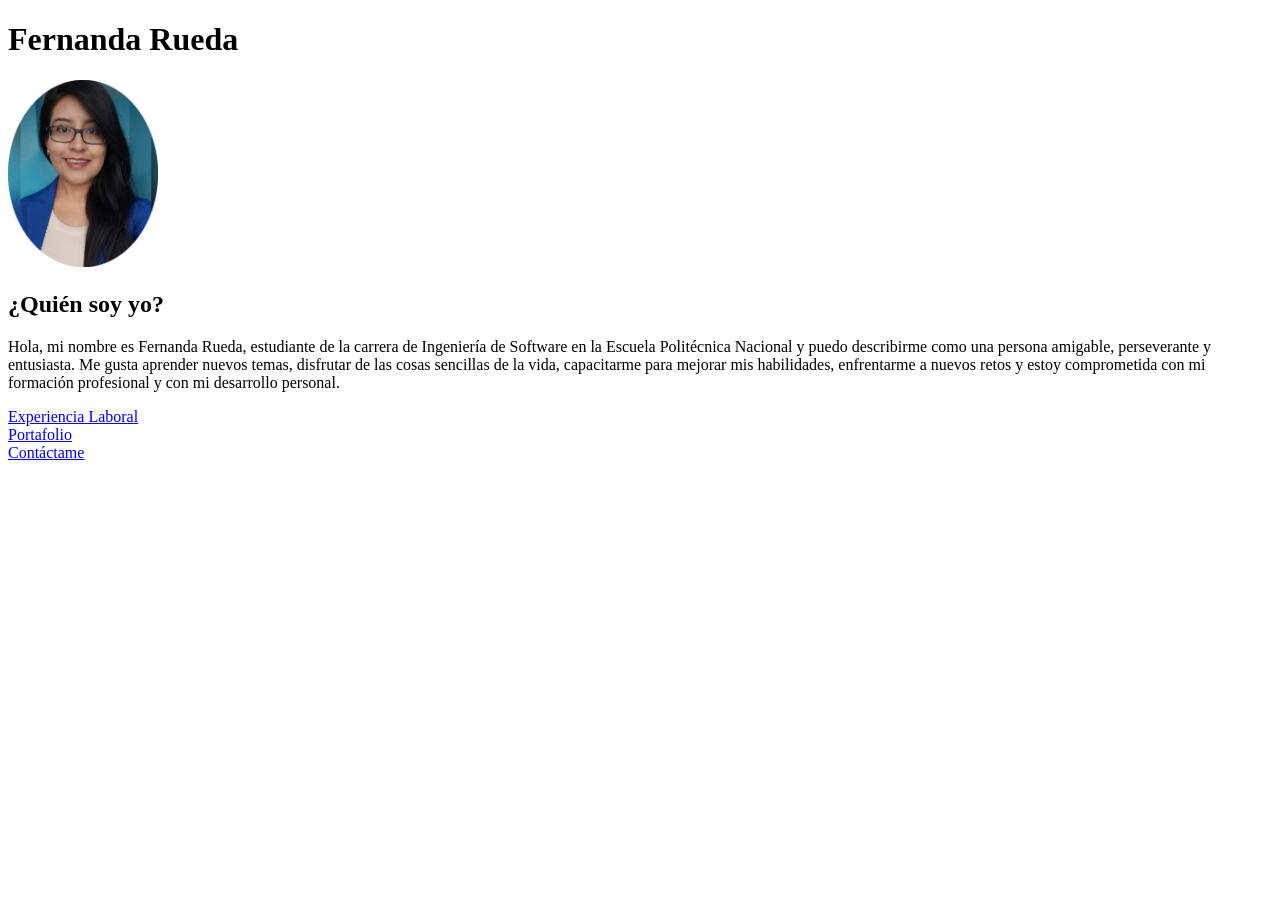
==== index.html @ 263474c6 "Renombrar archivo principal a index.html" ====
<!DOCTYPE html>
<html lang="en">
<head>
    <meta charset="UTF-8">
    <meta name="viewport" content="width=device-width, initial-scale=1.0">
    <title>Document</title>
</head>
<body>
    <header>
        <h1>Fernanda Rueda</h1>
        <img src="/img/fotoPerfil.png" width="150" alt="Foto de Fernanda Rueda">
    </header>

    <main>
        <section>
            <h2>¿Quién soy yo?</h2>
            <p>
                Hola, mi nombre es Fernanda Rueda, estudiante de la carrera de Ingeniería de Software en 
                la Escuela Politécnica Nacional y puedo describirme como una persona amigable, 
                perseverante y entusiasta. Me gusta aprender nuevos temas, disfrutar de las cosas 
                sencillas de la vida, capacitarme para mejorar mis habilidades, enfrentarme a nuevos 
                retos y estoy comprometida con mi formación profesional y con mi desarrollo personal. 
            </p>
        </section>

        <nav>
            <a href="2_experienciaLaboral.html">Experiencia Laboral</a><br>
            <a href="3_portafolio.html">Portafolio</a><br>
            <a href="4_contactame.html">Contáctame</a>
        </nav>
    </main>

</body>
</html>
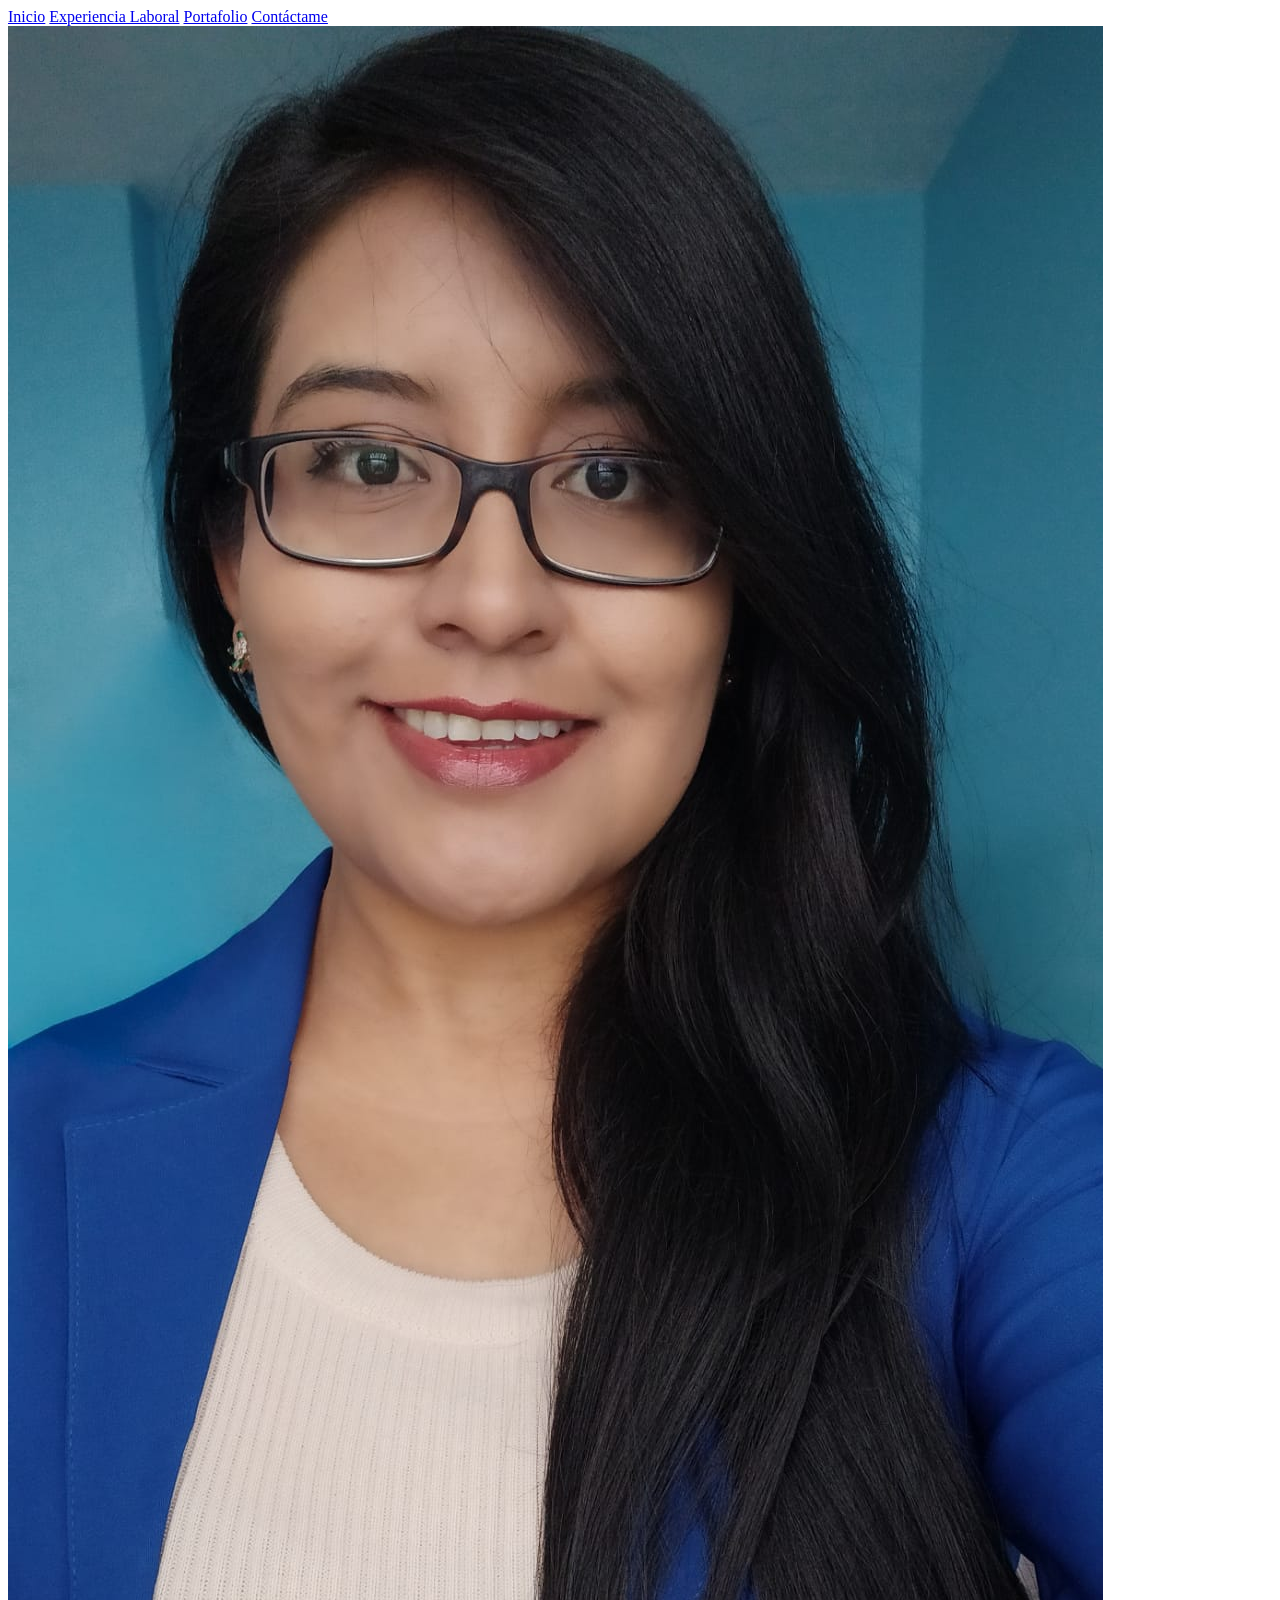
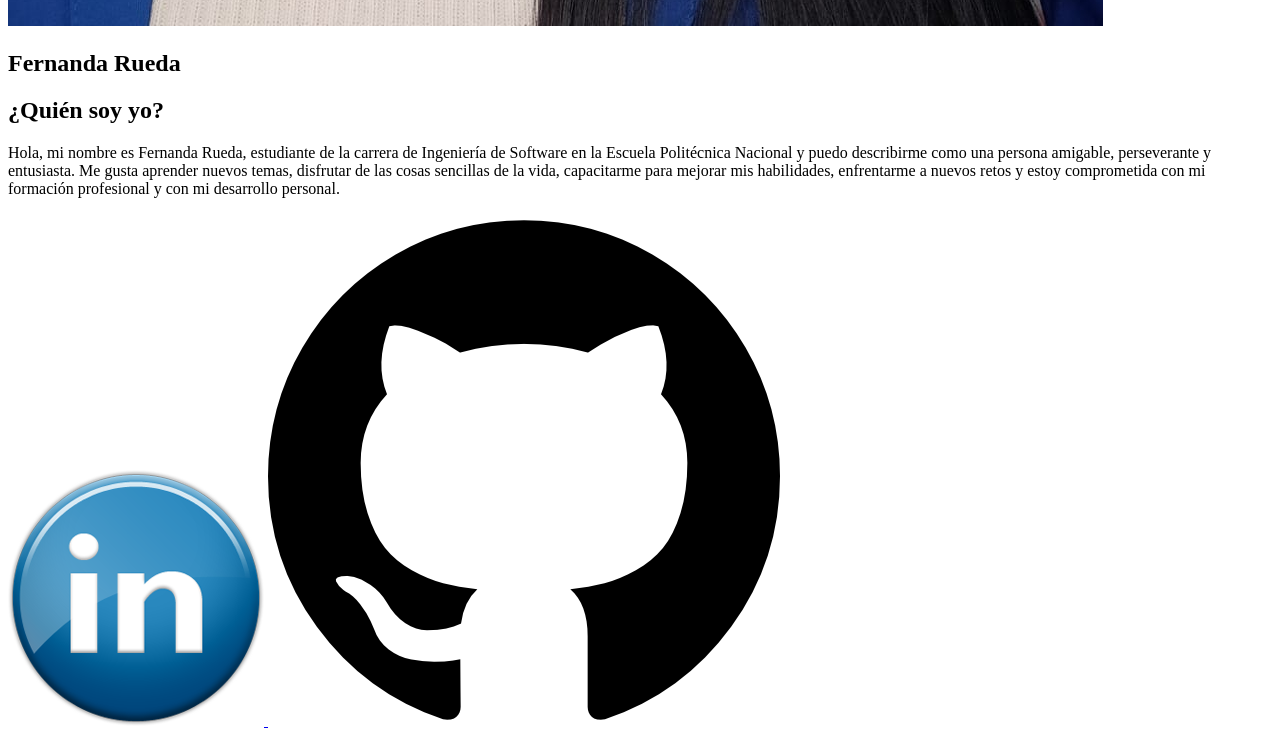
==== commit fe3b949a: "Actualiza contenido e imagenes del sitio" ====
--- a/index.html
+++ b/index.html
@@ -3,32 +3,45 @@
 <head>
     <meta charset="UTF-8">
     <meta name="viewport" content="width=device-width, initial-scale=1.0">
-    <title>Document</title>
+    <title>Fernanda Rueda</title>
+    <link rel="stylesheet" href="estilos.css">
 </head>
 <body>
     <header>
-        <h1>Fernanda Rueda</h1>
-        <img src="/img/fotoPerfil.png" width="150" alt="Foto de Fernanda Rueda">
+        <nav>
+            <a href="index.html">Inicio</a>
+            <a href="2_experienciaLaboral.html">Experiencia Laboral</a>
+            <a href="3_portafolio.html">Portafolio</a>
+            <a href="4_contactame.html">Contáctame</a>
+        </nav>
     </header>
 
     <main>
-        <section>
-            <h2>¿Quién soy yo?</h2>
-            <p>
-                Hola, mi nombre es Fernanda Rueda, estudiante de la carrera de Ingeniería de Software en 
-                la Escuela Politécnica Nacional y puedo describirme como una persona amigable, 
-                perseverante y entusiasta. Me gusta aprender nuevos temas, disfrutar de las cosas 
-                sencillas de la vida, capacitarme para mejorar mis habilidades, enfrentarme a nuevos 
-                retos y estoy comprometida con mi formación profesional y con mi desarrollo personal. 
-            </p>
+        <section class="contenido-index">
+            <div class="foto-perfil">
+                <img src="img/fotoPerfil.jpg" alt="Foto de Fernanda Rueda">
+            </div>
+            <div class="texto">
+                <h1>Fernanda Rueda</h1>
+                <h2>¿Quién soy yo?</h2>
+                <p>
+                    Hola, mi nombre es Fernanda Rueda, estudiante de la carrera de Ingeniería de Software en 
+                    la Escuela Politécnica Nacional y puedo describirme como una persona amigable, 
+                    perseverante y entusiasta. Me gusta aprender nuevos temas, disfrutar de las cosas 
+                    sencillas de la vida, capacitarme para mejorar mis habilidades, enfrentarme a nuevos 
+                    retos y estoy comprometida con mi formación profesional y con mi desarrollo personal. 
+                </p>
+            </div>
         </section>
-
-        <nav>
-            <a href="2_experienciaLaboral.html">Experiencia Laboral</a><br>
-            <a href="3_portafolio.html">Portafolio</a><br>
-            <a href="4_contactame.html">Contáctame</a>
-        </nav>
+        <section class="redes-sociales">
+            <a href="https://www.linkedin.com/in/ruth-fernanda-rueda" target="_blank">
+                <img src="img/linkedinIcon.png" alt="Icono de LinkedIn">
+            </a>
+        
+            <a href="https://github.com/fernygeek" target="_blank">
+                <img src="img/githubIcon.png" alt="Icono de GitHub">
+            </a>
+        </section>
     </main>
-
 </body>
 </html>
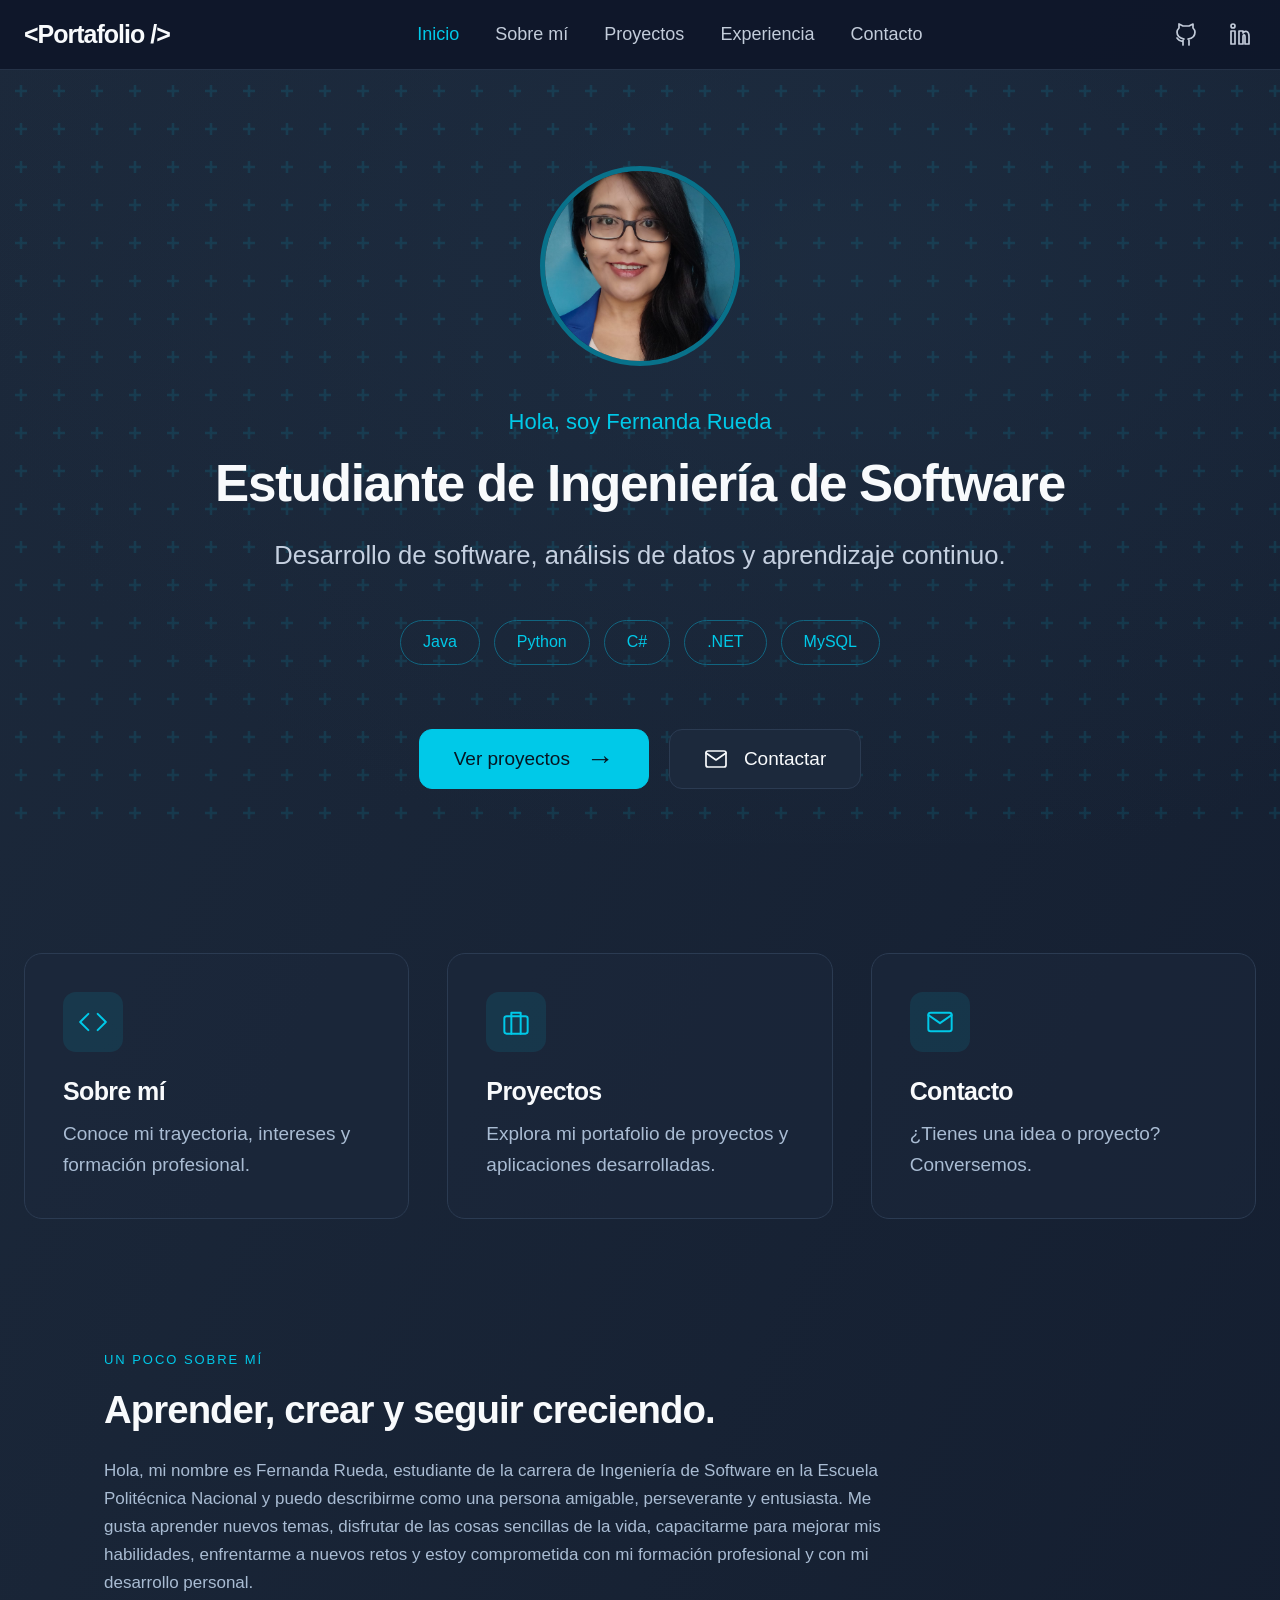
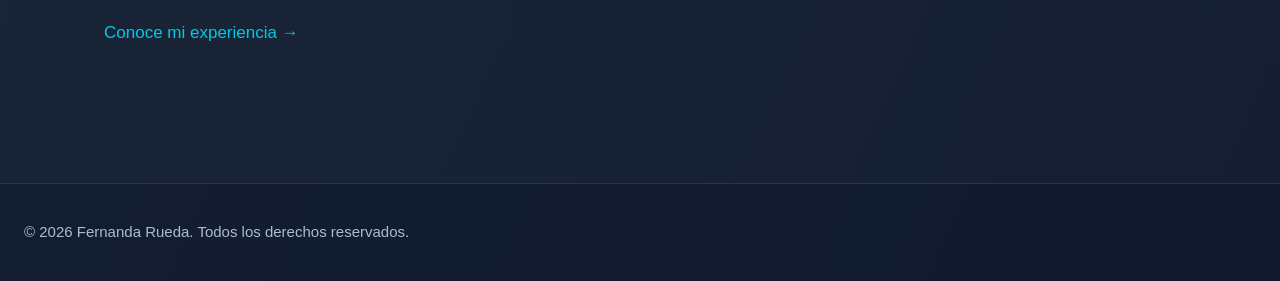
==== commit 0249e1c2: "Actualización de mi web personal" ====
--- a/index.html
+++ b/index.html
@@ -1,5 +1,5 @@
 <!DOCTYPE html>
-<html lang="en">
+<html lang="es">
 <head>
     <meta charset="UTF-8">
     <meta name="viewport" content="width=device-width, initial-scale=1.0">
@@ -7,41 +7,15 @@
     <link rel="stylesheet" href="estilos.css">
 </head>
 <body>
-    <header>
-        <nav>
-            <a href="index.html">Inicio</a>
-            <a href="2_experienciaLaboral.html">Experiencia Laboral</a>
-            <a href="3_portafolio.html">Portafolio</a>
-            <a href="4_contactame.html">Contáctame</a>
-        </nav>
-    </header>
+    <header><div class="header-inner"><a class="marca" href="index.html">&lt;Portafolio /&gt;</a><nav aria-label="Navegación principal"><a href="index.html" aria-current="page">Inicio</a><a href="index.html#sobre-mi">Sobre mí</a><a href="3_portafolio.html">Proyectos</a><a href="2_experienciaLaboral.html">Experiencia</a><a href="4_contactame.html">Contacto</a></nav><div class="header-social"><a href="https://github.com/fernygeek" target="_blank" rel="noopener noreferrer" aria-label="GitHub de Fernanda"><svg viewBox="0 0 24 24" fill="none" stroke="currentColor" stroke-width="1.7" stroke-linecap="round" stroke-linejoin="round" aria-hidden="true"><path d="M9 22v-4c-4 1-5-2-6-3m12 7v-4c0-1-.3-2-1-2 5-.5 7-3 7-7 0-2-1-3-2-4V1l-4 2H9L5 1v4C4 6 3 7 3 9c0 4 2 6 7 7-1 0-1 1-1 2"/></svg></a><a href="https://www.linkedin.com/in/ruth-fernanda-rueda" target="_blank" rel="noopener noreferrer" aria-label="LinkedIn de Fernanda"><svg viewBox="0 0 24 24" fill="none" stroke="currentColor" stroke-width="1.7" stroke-linecap="round" stroke-linejoin="round" aria-hidden="true"><rect x="3" y="8" width="4" height="13"/><circle cx="5" cy="3" r="2"/><path d="M11 21V8h4v2c2-3 6-2 6 3v8h-4v-7c0-3-2-3-2 0v7z"/></svg></a></div></div></header>
 
-    <main>
-        <section class="contenido-index">
-            <div class="foto-perfil">
-                <img src="img/fotoPerfil.jpg" alt="Foto de Fernanda Rueda">
-            </div>
-            <div class="texto">
-                <h1>Fernanda Rueda</h1>
-                <h2>¿Quién soy yo?</h2>
-                <p>
-                    Hola, mi nombre es Fernanda Rueda, estudiante de la carrera de Ingeniería de Software en 
-                    la Escuela Politécnica Nacional y puedo describirme como una persona amigable, 
-                    perseverante y entusiasta. Me gusta aprender nuevos temas, disfrutar de las cosas 
-                    sencillas de la vida, capacitarme para mejorar mis habilidades, enfrentarme a nuevos 
-                    retos y estoy comprometida con mi formación profesional y con mi desarrollo personal. 
-                </p>
-            </div>
-        </section>
-        <section class="redes-sociales">
-            <a href="https://www.linkedin.com/in/ruth-fernanda-rueda" target="_blank">
-                <img src="img/linkedinIcon.png" alt="Icono de LinkedIn">
-            </a>
-        
-            <a href="https://github.com/fernygeek" target="_blank">
-                <img src="img/githubIcon.png" alt="Icono de GitHub">
-            </a>
-        </section>
-    </main>
+    <main><section class="hero" aria-labelledby="presentacion"><div class="hero-inner"><img class="retrato" src="img/fotoPerfil.jpg" alt="Fernanda Rueda" width="200" height="200"><p class="saludo">Hola, soy Fernanda Rueda</p><h1 id="presentacion">Estudiante de Ingeniería de Software</h1><p class="hero-descripcion">Desarrollo de software, análisis de datos y aprendizaje continuo.</p><ul class="tecnologias" aria-label="Tecnologías de mis proyectos"><li>Java</li><li>Python</li><li>C#</li><li>.NET</li><li>MySQL</li></ul><div class="hero-acciones"><a class="boton primario" href="3_portafolio.html">Ver proyectos <span aria-hidden="true">→</span></a><a class="boton secundario" href="4_contactame.html"><svg viewBox="0 0 24 24" fill="none" stroke="currentColor" stroke-width="1.7" stroke-linecap="round" stroke-linejoin="round" aria-hidden="true"><rect x="2" y="4" width="20" height="16" rx="2"/><path d="m2 6 10 7L22 6"/></svg>Contactar</a></div></div></section><section class="tarjetas" aria-label="Explora mi portafolio"><a class="tarjeta" href="#sobre-mi"><span class="tarjeta-icono"><svg viewBox="0 0 24 24" fill="none" stroke="currentColor" stroke-width="1.7" stroke-linecap="round" stroke-linejoin="round" aria-hidden="true"><path d="m8 5-7 7 7 7m8-14 7 7-7 7"/></svg></span><h2>Sobre mí</h2><p>Conoce mi trayectoria, intereses y formación profesional.</p></a>
+<a class="tarjeta" href="3_portafolio.html"><span class="tarjeta-icono"><svg viewBox="0 0 24 24" fill="none" stroke="currentColor" stroke-width="1.7" stroke-linecap="round" stroke-linejoin="round" aria-hidden="true"><rect x="2" y="7" width="20" height="15" rx="2"/><path d="M8 22V4h8v18"/></svg></span><h2>Proyectos</h2><p>Explora mi portafolio de proyectos y aplicaciones desarrolladas.</p></a>
+<a class="tarjeta" href="4_contactame.html"><span class="tarjeta-icono"><svg viewBox="0 0 24 24" fill="none" stroke="currentColor" stroke-width="1.7" stroke-linecap="round" stroke-linejoin="round" aria-hidden="true"><rect x="2" y="4" width="20" height="16" rx="2"/><path d="m2 6 10 7L22 6"/></svg></span><h2>Contacto</h2><p>¿Tienes una idea o proyecto? Conversemos.</p></a></section><section id="sobre-mi" class="sobre-mi"><p class="etiqueta">UN POCO SOBRE MÍ</p><h2>Aprender, crear y seguir creciendo.</h2><p>Hola, mi nombre es Fernanda Rueda, estudiante de la carrera de Ingeniería de Software en
+                    la Escuela Politécnica Nacional y puedo describirme como una persona amigable,
+                    perseverante y entusiasta. Me gusta aprender nuevos temas, disfrutar de las cosas
+                    sencillas de la vida, capacitarme para mejorar mis habilidades, enfrentarme a nuevos
+                    retos y estoy comprometida con mi formación profesional y con mi desarrollo personal.</p><a class="enlace-texto" href="2_experienciaLaboral.html">Conoce mi experiencia <span aria-hidden="true">→</span></a></section></main>
+<footer><div>© 2026 Fernanda Rueda. Todos los derechos reservados.</div></footer>
 </body>
 </html>
--- a/estilos.css
+++ b/estilos.css
@@ -0,0 +1,108 @@
+﻿:root{color-scheme:dark;--cyan:#00c9e8;--border:#2b3b52;--muted:#a9bcd3}*{margin:0;padding:0;box-sizing:border-box}html{scroll-behavior:smooth;scroll-padding-top:100px}body{font-family:"Segoe UI",Arial,sans-serif;background:linear-gradient(115deg,#1c293b,#141e30);color:#f8fafc;font-size:17px;line-height:1.65;min-height:100vh;display:flex;flex-direction:column}main{flex:1}a{color:inherit;text-decoration:none}svg{width:24px;height:24px;flex-shrink:0}img{max-width:100%;height:auto}a,button{transition:color .2s,border-color .2s,transform .2s}a:focus-visible,button:focus-visible,input:focus-visible,textarea:focus-visible{outline:3px solid var(--cyan);outline-offset:5px}header{position:sticky;top:0;z-index:10;background:#0f172af5;border-bottom:1px solid #253247}.header-inner{max-width:1560px;padding:14px 24px;margin:auto;display:flex;align-items:center;justify-content:space-between;gap:32px;min-height:68px}.marca{font-size:25px;font-weight:750;letter-spacing:-1px;white-space:nowrap}nav{display:flex;gap:36px;align-items:center}nav a{color:#c3ccda;font-size:18px;white-space:nowrap}nav a:hover,nav a[aria-current="page"],.header-social a:hover{color:var(--cyan)}.header-social{display:flex;gap:22px;color:#c3ccda}.header-social a{display:flex;padding:4px}
+.hero{text-align:center;background-image:url("data:image/svg+xml,%3Csvg xmlns='http://www.w3.org/2000/svg' width='38' height='38'%3E%3Cpath d='M15 21h12m-6-6v12' stroke='%2300c9e8' stroke-opacity='.12' stroke-width='2.5'/%3E%3C/svg%3E"),radial-gradient(ellipse at 65% 25%,#20324788,transparent 75%)}.hero-inner{max-width:1350px;margin:auto;padding:96px 24px 54px}.retrato{display:block;width:200px;height:200px;object-fit:cover;object-position:center 30%;border:5px solid #08718a;border-radius:50%;margin:0 auto 38px}.saludo{color:var(--cyan);font-size:22px;margin-bottom:12px}h1,h2{line-height:1.2;letter-spacing:-.025em}.hero h1{font-size:clamp(36px,4vw,70px);font-weight:750;margin:0 auto 20px}.hero-descripcion{color:#c5d0e0;font-size:clamp(18px,2vw,28px)}.tecnologias{display:flex;flex-wrap:wrap;justify-content:center;gap:14px;list-style:none;margin:44px 0 64px}.tecnologias li{border:1px solid #116580;border-radius:999px;color:var(--cyan);padding:8px 22px;font-size:16px}.hero-acciones{display:flex;flex-wrap:wrap;justify-content:center;gap:20px}.boton{display:inline-flex;align-items:center;justify-content:center;gap:16px;min-height:60px;border:1px solid var(--border);border-radius:13px;padding:13px 34px;font-size:19px}.primario{background:var(--cyan);color:#061623;border-color:var(--cyan)}.primario span{font-size:28px;line-height:1}.secundario{background:#1c293c}.boton:hover{transform:translateY(-3px);border-color:var(--cyan)}
+.tarjetas{max-width:1560px;margin:auto;padding:110px 24px 94px;display:grid;grid-template-columns:repeat(3,minmax(0,1fr));gap:38px}.tarjeta{border:1px solid var(--border);border-radius:18px;padding:38px;background:#1c293c80}.tarjeta:hover{transform:translateY(-4px);border-color:#087c94}.tarjeta-icono{display:inline-flex;padding:16px;background:#00c9e81a;color:var(--cyan);border-radius:13px;margin-bottom:24px}.tarjeta-icono svg{width:28px;height:28px}.tarjeta h2{font-size:25px;margin-bottom:12px}.tarjeta p{color:var(--muted);font-size:19px}.sobre-mi{max-width:1120px;margin:0 auto 100px;padding:36px 24px;scroll-margin-top:90px}.etiqueta{color:var(--cyan);font-size:13px;letter-spacing:.15em;margin-bottom:16px}.sobre-mi h2{font-size:clamp(28px,3vw,40px);margin-bottom:24px}.sobre-mi>p:not(.etiqueta){color:var(--muted);max-width:85ch}.enlace-texto{display:inline-block;color:var(--cyan);margin-top:22px}.enlace-texto:hover{text-decoration:underline}footer{border-top:1px solid #29354a;background:#0f172a80;color:var(--muted);font-size:15px}footer div{max-width:1560px;margin:auto;padding:36px 24px}
+.pagina-interior{width:min(1200px,100%);padding:64px 24px 80px;margin:auto}.pagina-interior>section{background:#1c293c99;border:1px solid var(--border);padding:36px;border-radius:18px;margin-bottom:28px;scroll-margin-top:100px}.pagina-interior h1{font-size:clamp(32px,4vw,48px);margin-bottom:20px}.pagina-interior h2{font-size:clamp(24px,3vw,32px);margin-bottom:20px}.pagina-interior p{color:var(--muted);max-width:85ch;margin-bottom:20px}.pagina-interior section>img{display:inline-block;vertical-align:top;max-width:100%;border-radius:10px;margin:12px 12px 0 0;border:1px solid var(--border)}.researchGate img{width:150px;background:#fff;border-radius:6px;padding:8px}.proyectos-nav{display:grid;grid-template-columns:repeat(3,minmax(0,1fr));gap:14px;margin-top:28px}.proyecto-enlace{display:grid;grid-template-columns:auto 1fr auto;align-items:center;gap:12px;min-height:94px;background:#142236;border:1px solid var(--border);border-radius:12px;padding:18px}.proyecto-enlace:hover{border-color:var(--cyan);transform:translateY(-2px)}.proyecto-numero,.proyecto-flecha{color:var(--cyan)}.proyecto-numero{font-size:14px}.proyecto-nombre{font-size:16px;line-height:1.45}.proyecto-flecha{font-size:24px}
+form{max-width:650px}form label{display:block;margin:18px 0 7px;font-weight:600}form input,form textarea{font:inherit;display:block;width:100%;background:#111e30;border:1px solid #52647c;border-radius:9px;color:#f8fafc;padding:12px 14px}form textarea{resize:vertical}input::placeholder,textarea::placeholder{color:#9aabc2}.acciones-formulario{display:flex;gap:14px;flex-wrap:wrap;margin-top:26px}.btn-enviar,.btn-secundario{font:inherit;padding:12px 24px;border:1px solid var(--cyan);border-radius:10px;cursor:pointer;font-weight:600}.btn-enviar{background:var(--cyan);color:#061623}.btn-secundario{background:transparent;color:var(--cyan)}.btn-enviar:hover{background:#66e6f6}.btn-secundario:hover{background:#00c9e81a}.estado-formulario{min-height:28px;margin-top:18px}.estado-formulario.error{color:#ffb4ba}.estado-formulario.exito{color:#7de3b1}
+@media(max-width:1050px){.header-inner{gap:20px;flex-wrap:wrap}.marca{font-size:22px}nav{gap:20px;order:3;width:100%;justify-content:center;padding-bottom:4px}nav a{font-size:16px}.hero-inner{padding-top:64px}.tarjetas{gap:20px;padding-top:70px}.tarjeta{padding:26px}.proyectos-nav{grid-template-columns:repeat(2,minmax(0,1fr))}}
+@media(max-width:650px){html{scroll-padding-top:145px}.header-inner{padding:12px 18px;gap:12px}nav{gap:9px 18px;flex-wrap:wrap}nav a{font-size:14px}.marca{font-size:21px}.header-social{gap:14px}.hero-inner{padding:48px 20px}.retrato{width:152px;height:152px;margin-bottom:28px}.saludo{font-size:18px}.hero h1{font-size:36px}.tecnologias{gap:9px;margin:30px 0 38px}.tecnologias li{padding:6px 15px;font-size:14px}.hero-acciones{gap:12px}.boton{font-size:16px;padding:12px 22px;min-height:52px}.tarjetas{grid-template-columns:1fr;padding:48px 20px;gap:18px}.tarjeta{padding:26px}.tarjeta-icono{margin-bottom:18px}.tarjeta p{font-size:17px}.sobre-mi{padding:20px;margin-bottom:48px}.pagina-interior{padding:32px 16px 40px}.pagina-interior>section{padding:24px 20px;scroll-margin-top:145px}.proyectos-nav{grid-template-columns:1fr}footer div{padding:26px 20px}.pagina-interior section>img{margin-right:0}}
+@media(prefers-reduced-motion:reduce){html{scroll-behavior:auto}*{transition:none!important}}
+
+/* Galeria de proyectos */
+.pagina-proyectos {
+    width: min(1440px, 100%);
+    margin: 0 auto;
+    padding: 28px 24px 88px;
+}
+.proyectos-intro {
+    text-align: center;
+    margin: 0 auto 80px;
+    max-width: 980px;
+}
+.proyectos-intro h1 {
+    font-size: clamp(36px, 4.4vw, 60px);
+    font-weight: 700;
+}
+.proyectos-intro h1::after {
+    content: "";
+    display: block;
+    width: 100px;
+    height: 5px;
+    margin: 18px auto 22px;
+    background: var(--cyan);
+}
+.proyectos-intro p {
+    color: #c5d0e0;
+    font-size: clamp(18px, 1.85vw, 25px);
+    line-height: 1.4;
+}
+.proyectos-grid {
+    display: grid;
+    grid-template-columns: repeat(3, minmax(0, 1fr));
+    gap: 40px;
+    align-items: start;
+}
+.proyecto-card {
+    min-width: 0;
+    overflow: hidden;
+    background: #1c293c;
+    border: 1px solid var(--border);
+    border-radius: 18px;
+    scroll-margin-top: 140px;
+}
+.proyecto-portada {
+    display: block;
+    width: 100%;
+    aspect-ratio: 16 / 9;
+    object-fit: contain;
+    background: #0c1423;
+    border-bottom: 1px solid var(--border);
+}
+.proyecto-cuerpo {
+    padding: 30px;
+}
+.proyecto-cuerpo h2 {
+    font-size: 25px;
+    line-height: 1.3;
+    margin-bottom: 16px;
+}
+.proyecto-resumen {
+    color: var(--muted);
+    line-height: 1.5;
+    display: -webkit-box;
+    -webkit-box-orient: vertical;
+    -webkit-line-clamp: 3;
+    overflow: hidden;
+}
+.proyecto-detalles {
+    margin-top: 22px;
+    color: var(--muted);
+}
+.proyecto-detalles summary {
+    color: var(--cyan);
+    cursor: pointer;
+    width: fit-content;
+    font-weight: 600;
+}
+.proyecto-detalles summary:focus-visible {
+    outline: 3px solid var(--cyan);
+    outline-offset: 5px;
+}
+.proyecto-detalles[open] summary { margin-bottom: 16px; }
+.proyecto-detalles p { line-height: 1.65; }
+.proyecto-detalles img {
+    display: block;
+    width: 100%;
+    margin-top: 18px;
+    border-radius: 8px;
+}
+@media (max-width: 1000px) {
+    .proyectos-grid { grid-template-columns: repeat(2, minmax(0, 1fr)); gap: 24px; }
+    .proyectos-intro { margin-bottom: 48px; }
+    .proyecto-cuerpo { padding: 24px; }
+}
+@media (max-width: 650px) {
+    .pagina-proyectos { padding: 32px 18px 48px; }
+    .proyectos-grid { grid-template-columns: 1fr; }
+    .proyectos-intro { margin-bottom: 36px; }
+    .proyecto-cuerpo h2 { font-size: 23px; }
+}
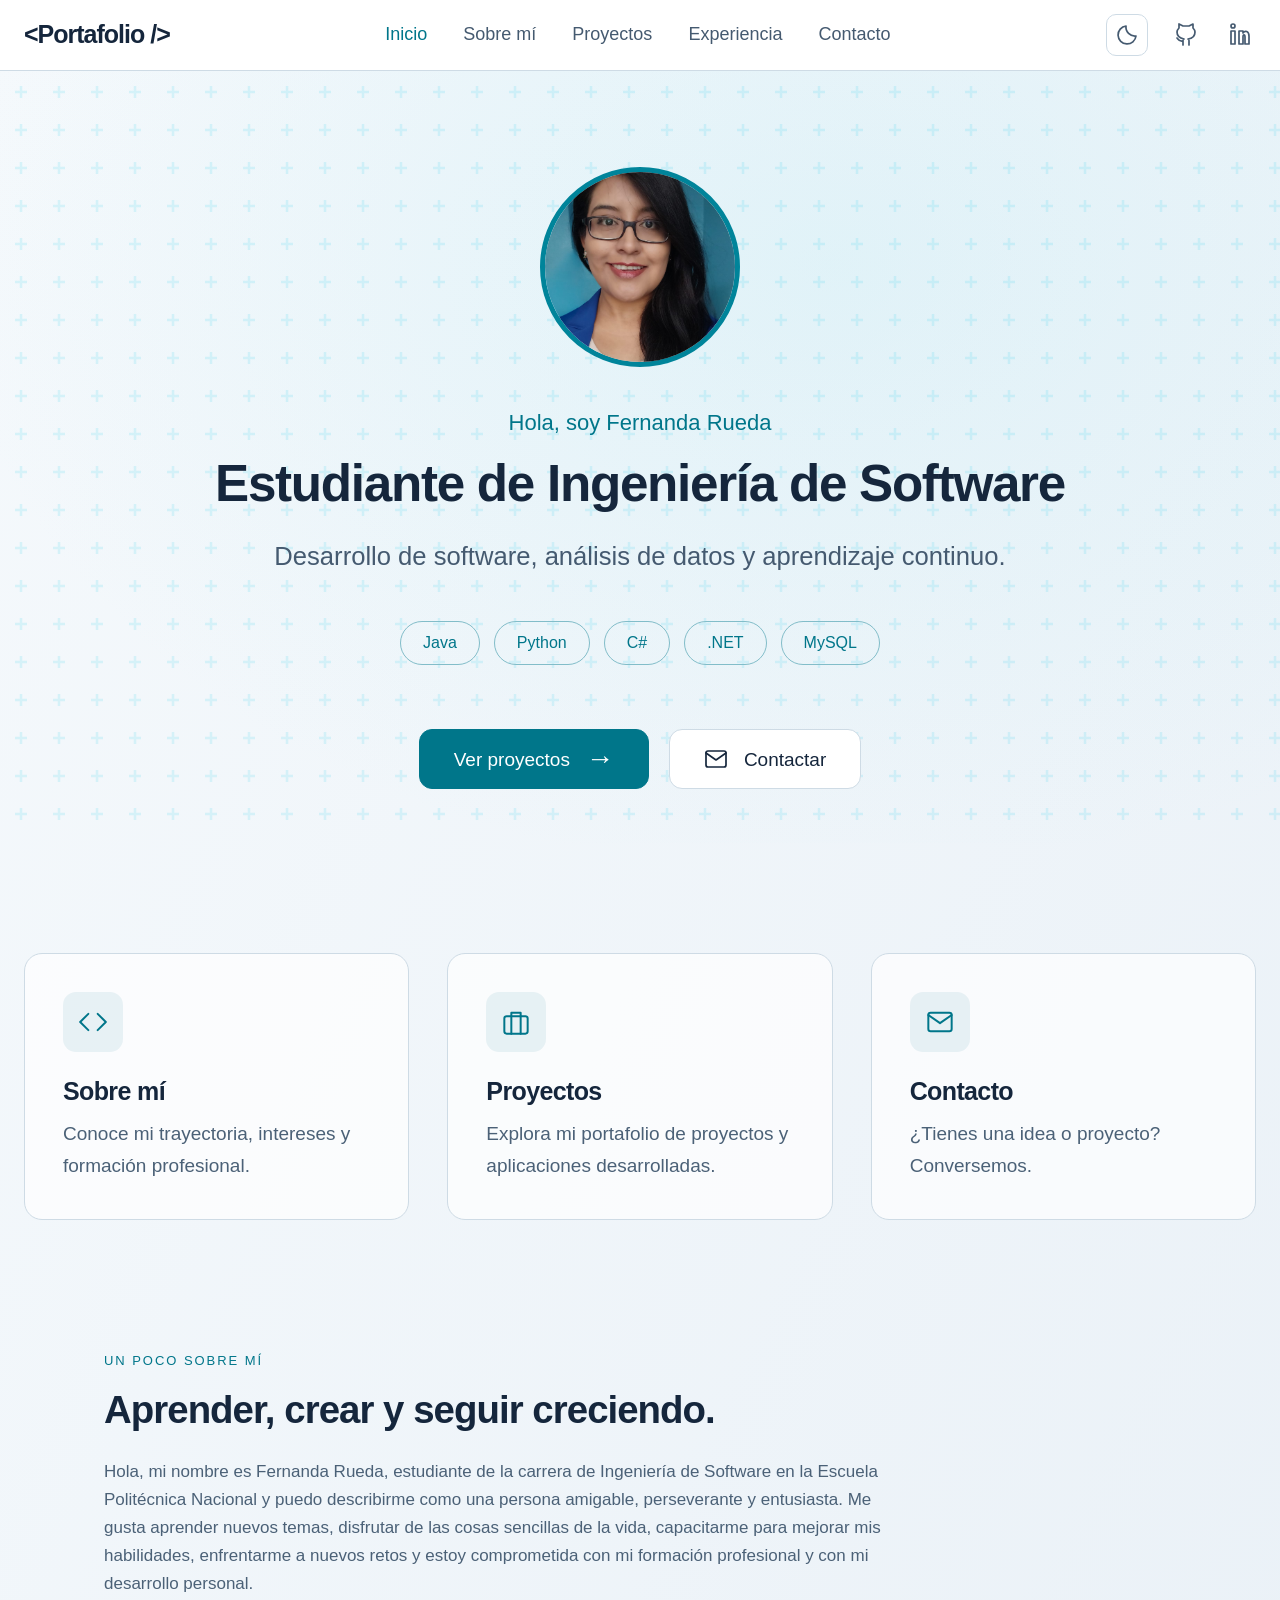
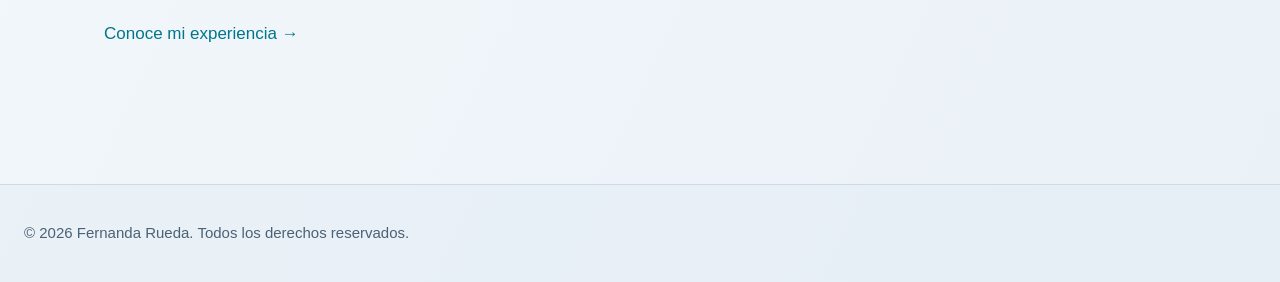
==== commit 62f4b364: "Actualizar diseno de mi web personal" ====
--- a/index.html
+++ b/index.html
@@ -4,10 +4,11 @@
     <meta charset="UTF-8">
     <meta name="viewport" content="width=device-width, initial-scale=1.0">
     <title>Fernanda Rueda</title>
+    <script src="tema.js"></script>
     <link rel="stylesheet" href="estilos.css">
 </head>
 <body>
-    <header><div class="header-inner"><a class="marca" href="index.html">&lt;Portafolio /&gt;</a><nav aria-label="Navegación principal"><a href="index.html" aria-current="page">Inicio</a><a href="index.html#sobre-mi">Sobre mí</a><a href="3_portafolio.html">Proyectos</a><a href="2_experienciaLaboral.html">Experiencia</a><a href="4_contactame.html">Contacto</a></nav><div class="header-social"><a href="https://github.com/fernygeek" target="_blank" rel="noopener noreferrer" aria-label="GitHub de Fernanda"><svg viewBox="0 0 24 24" fill="none" stroke="currentColor" stroke-width="1.7" stroke-linecap="round" stroke-linejoin="round" aria-hidden="true"><path d="M9 22v-4c-4 1-5-2-6-3m12 7v-4c0-1-.3-2-1-2 5-.5 7-3 7-7 0-2-1-3-2-4V1l-4 2H9L5 1v4C4 6 3 7 3 9c0 4 2 6 7 7-1 0-1 1-1 2"/></svg></a><a href="https://www.linkedin.com/in/ruth-fernanda-rueda" target="_blank" rel="noopener noreferrer" aria-label="LinkedIn de Fernanda"><svg viewBox="0 0 24 24" fill="none" stroke="currentColor" stroke-width="1.7" stroke-linecap="round" stroke-linejoin="round" aria-hidden="true"><rect x="3" y="8" width="4" height="13"/><circle cx="5" cy="3" r="2"/><path d="M11 21V8h4v2c2-3 6-2 6 3v8h-4v-7c0-3-2-3-2 0v7z"/></svg></a></div></div></header>
+    <header><div class="header-inner"><a class="marca" href="index.html">&lt;Portafolio /&gt;</a><nav aria-label="Navegación principal"><a href="index.html" aria-current="page">Inicio</a><a href="index.html#sobre-mi">Sobre mí</a><a href="3_portafolio.html">Proyectos</a><a href="2_experienciaLaboral.html">Experiencia</a><a href="4_contactame.html">Contacto</a></nav><div class="header-social"><button class="tema-toggle" type="button" aria-label="Cambiar tema" aria-pressed="false" hidden><svg class="icono-sol" viewBox="0 0 24 24" fill="none" stroke="currentColor" stroke-width="1.7" stroke-linecap="round" aria-hidden="true"><circle cx="12" cy="12" r="4"/><path d="M12 2v2m0 16v2M2 12h2m16 0h2M5 5l1.5 1.5m11 11L19 19M5 19l1.5-1.5m11-11L19 5"/></svg><svg class="icono-luna" viewBox="0 0 24 24" fill="none" stroke="currentColor" stroke-width="1.7" stroke-linejoin="round" aria-hidden="true"><path d="M21 13A9 9 0 0 1 11 3a9 9 0 1 0 10 10Z"/></svg></button><a href="https://github.com/fernygeek" target="_blank" rel="noopener noreferrer" aria-label="GitHub de Fernanda"><svg viewBox="0 0 24 24" fill="none" stroke="currentColor" stroke-width="1.7" stroke-linecap="round" stroke-linejoin="round" aria-hidden="true"><path d="M9 22v-4c-4 1-5-2-6-3m12 7v-4c0-1-.3-2-1-2 5-.5 7-3 7-7 0-2-1-3-2-4V1l-4 2H9L5 1v4C4 6 3 7 3 9c0 4 2 6 7 7-1 0-1 1-1 2"/></svg></a><a href="https://www.linkedin.com/in/ruth-fernanda-rueda" target="_blank" rel="noopener noreferrer" aria-label="LinkedIn de Fernanda"><svg viewBox="0 0 24 24" fill="none" stroke="currentColor" stroke-width="1.7" stroke-linecap="round" stroke-linejoin="round" aria-hidden="true"><rect x="3" y="8" width="4" height="13"/><circle cx="5" cy="3" r="2"/><path d="M11 21V8h4v2c2-3 6-2 6 3v8h-4v-7c0-3-2-3-2 0v7z"/></svg></a></div></div></header>
 
     <main><section class="hero" aria-labelledby="presentacion"><div class="hero-inner"><img class="retrato" src="img/fotoPerfil.jpg" alt="Fernanda Rueda" width="200" height="200"><p class="saludo">Hola, soy Fernanda Rueda</p><h1 id="presentacion">Estudiante de Ingeniería de Software</h1><p class="hero-descripcion">Desarrollo de software, análisis de datos y aprendizaje continuo.</p><ul class="tecnologias" aria-label="Tecnologías de mis proyectos"><li>Java</li><li>Python</li><li>C#</li><li>.NET</li><li>MySQL</li></ul><div class="hero-acciones"><a class="boton primario" href="3_portafolio.html">Ver proyectos <span aria-hidden="true">→</span></a><a class="boton secundario" href="4_contactame.html"><svg viewBox="0 0 24 24" fill="none" stroke="currentColor" stroke-width="1.7" stroke-linecap="round" stroke-linejoin="round" aria-hidden="true"><rect x="2" y="4" width="20" height="16" rx="2"/><path d="m2 6 10 7L22 6"/></svg>Contactar</a></div></div></section><section class="tarjetas" aria-label="Explora mi portafolio"><a class="tarjeta" href="#sobre-mi"><span class="tarjeta-icono"><svg viewBox="0 0 24 24" fill="none" stroke="currentColor" stroke-width="1.7" stroke-linecap="round" stroke-linejoin="round" aria-hidden="true"><path d="m8 5-7 7 7 7m8-14 7 7-7 7"/></svg></span><h2>Sobre mí</h2><p>Conoce mi trayectoria, intereses y formación profesional.</p></a>
 <a class="tarjeta" href="3_portafolio.html"><span class="tarjeta-icono"><svg viewBox="0 0 24 24" fill="none" stroke="currentColor" stroke-width="1.7" stroke-linecap="round" stroke-linejoin="round" aria-hidden="true"><rect x="2" y="7" width="20" height="15" rx="2"/><path d="M8 22V4h8v18"/></svg></span><h2>Proyectos</h2><p>Explora mi portafolio de proyectos y aplicaciones desarrolladas.</p></a>
--- a/estilos.css
+++ b/estilos.css
@@ -1,8 +1,8 @@
-﻿:root{color-scheme:dark;--cyan:#00c9e8;--border:#2b3b52;--muted:#a9bcd3}*{margin:0;padding:0;box-sizing:border-box}html{scroll-behavior:smooth;scroll-padding-top:100px}body{font-family:"Segoe UI",Arial,sans-serif;background:linear-gradient(115deg,#1c293b,#141e30);color:#f8fafc;font-size:17px;line-height:1.65;min-height:100vh;display:flex;flex-direction:column}main{flex:1}a{color:inherit;text-decoration:none}svg{width:24px;height:24px;flex-shrink:0}img{max-width:100%;height:auto}a,button{transition:color .2s,border-color .2s,transform .2s}a:focus-visible,button:focus-visible,input:focus-visible,textarea:focus-visible{outline:3px solid var(--cyan);outline-offset:5px}header{position:sticky;top:0;z-index:10;background:#0f172af5;border-bottom:1px solid #253247}.header-inner{max-width:1560px;padding:14px 24px;margin:auto;display:flex;align-items:center;justify-content:space-between;gap:32px;min-height:68px}.marca{font-size:25px;font-weight:750;letter-spacing:-1px;white-space:nowrap}nav{display:flex;gap:36px;align-items:center}nav a{color:#c3ccda;font-size:18px;white-space:nowrap}nav a:hover,nav a[aria-current="page"],.header-social a:hover{color:var(--cyan)}.header-social{display:flex;gap:22px;color:#c3ccda}.header-social a{display:flex;padding:4px}
-.hero{text-align:center;background-image:url("data:image/svg+xml,%3Csvg xmlns='http://www.w3.org/2000/svg' width='38' height='38'%3E%3Cpath d='M15 21h12m-6-6v12' stroke='%2300c9e8' stroke-opacity='.12' stroke-width='2.5'/%3E%3C/svg%3E"),radial-gradient(ellipse at 65% 25%,#20324788,transparent 75%)}.hero-inner{max-width:1350px;margin:auto;padding:96px 24px 54px}.retrato{display:block;width:200px;height:200px;object-fit:cover;object-position:center 30%;border:5px solid #08718a;border-radius:50%;margin:0 auto 38px}.saludo{color:var(--cyan);font-size:22px;margin-bottom:12px}h1,h2{line-height:1.2;letter-spacing:-.025em}.hero h1{font-size:clamp(36px,4vw,70px);font-weight:750;margin:0 auto 20px}.hero-descripcion{color:#c5d0e0;font-size:clamp(18px,2vw,28px)}.tecnologias{display:flex;flex-wrap:wrap;justify-content:center;gap:14px;list-style:none;margin:44px 0 64px}.tecnologias li{border:1px solid #116580;border-radius:999px;color:var(--cyan);padding:8px 22px;font-size:16px}.hero-acciones{display:flex;flex-wrap:wrap;justify-content:center;gap:20px}.boton{display:inline-flex;align-items:center;justify-content:center;gap:16px;min-height:60px;border:1px solid var(--border);border-radius:13px;padding:13px 34px;font-size:19px}.primario{background:var(--cyan);color:#061623;border-color:var(--cyan)}.primario span{font-size:28px;line-height:1}.secundario{background:#1c293c}.boton:hover{transform:translateY(-3px);border-color:var(--cyan)}
-.tarjetas{max-width:1560px;margin:auto;padding:110px 24px 94px;display:grid;grid-template-columns:repeat(3,minmax(0,1fr));gap:38px}.tarjeta{border:1px solid var(--border);border-radius:18px;padding:38px;background:#1c293c80}.tarjeta:hover{transform:translateY(-4px);border-color:#087c94}.tarjeta-icono{display:inline-flex;padding:16px;background:#00c9e81a;color:var(--cyan);border-radius:13px;margin-bottom:24px}.tarjeta-icono svg{width:28px;height:28px}.tarjeta h2{font-size:25px;margin-bottom:12px}.tarjeta p{color:var(--muted);font-size:19px}.sobre-mi{max-width:1120px;margin:0 auto 100px;padding:36px 24px;scroll-margin-top:90px}.etiqueta{color:var(--cyan);font-size:13px;letter-spacing:.15em;margin-bottom:16px}.sobre-mi h2{font-size:clamp(28px,3vw,40px);margin-bottom:24px}.sobre-mi>p:not(.etiqueta){color:var(--muted);max-width:85ch}.enlace-texto{display:inline-block;color:var(--cyan);margin-top:22px}.enlace-texto:hover{text-decoration:underline}footer{border-top:1px solid #29354a;background:#0f172a80;color:var(--muted);font-size:15px}footer div{max-width:1560px;margin:auto;padding:36px 24px}
-.pagina-interior{width:min(1200px,100%);padding:64px 24px 80px;margin:auto}.pagina-interior>section{background:#1c293c99;border:1px solid var(--border);padding:36px;border-radius:18px;margin-bottom:28px;scroll-margin-top:100px}.pagina-interior h1{font-size:clamp(32px,4vw,48px);margin-bottom:20px}.pagina-interior h2{font-size:clamp(24px,3vw,32px);margin-bottom:20px}.pagina-interior p{color:var(--muted);max-width:85ch;margin-bottom:20px}.pagina-interior section>img{display:inline-block;vertical-align:top;max-width:100%;border-radius:10px;margin:12px 12px 0 0;border:1px solid var(--border)}.researchGate img{width:150px;background:#fff;border-radius:6px;padding:8px}.proyectos-nav{display:grid;grid-template-columns:repeat(3,minmax(0,1fr));gap:14px;margin-top:28px}.proyecto-enlace{display:grid;grid-template-columns:auto 1fr auto;align-items:center;gap:12px;min-height:94px;background:#142236;border:1px solid var(--border);border-radius:12px;padding:18px}.proyecto-enlace:hover{border-color:var(--cyan);transform:translateY(-2px)}.proyecto-numero,.proyecto-flecha{color:var(--cyan)}.proyecto-numero{font-size:14px}.proyecto-nombre{font-size:16px;line-height:1.45}.proyecto-flecha{font-size:24px}
-form{max-width:650px}form label{display:block;margin:18px 0 7px;font-weight:600}form input,form textarea{font:inherit;display:block;width:100%;background:#111e30;border:1px solid #52647c;border-radius:9px;color:#f8fafc;padding:12px 14px}form textarea{resize:vertical}input::placeholder,textarea::placeholder{color:#9aabc2}.acciones-formulario{display:flex;gap:14px;flex-wrap:wrap;margin-top:26px}.btn-enviar,.btn-secundario{font:inherit;padding:12px 24px;border:1px solid var(--cyan);border-radius:10px;cursor:pointer;font-weight:600}.btn-enviar{background:var(--cyan);color:#061623}.btn-secundario{background:transparent;color:var(--cyan)}.btn-enviar:hover{background:#66e6f6}.btn-secundario:hover{background:#00c9e81a}.estado-formulario{min-height:28px;margin-top:18px}.estado-formulario.error{color:#ffb4ba}.estado-formulario.exito{color:#7de3b1}
+﻿:root{color-scheme:dark;--cyan:#00c9e8;--border:#2b3b52;--muted:#a9bcd3}*{margin:0;padding:0;box-sizing:border-box}html{scroll-behavior:smooth;scroll-padding-top:100px}body{font-family:"Segoe UI",Arial,sans-serif;background:linear-gradient(115deg,var(--bg-start),var(--bg-end));color:var(--text);font-size:17px;line-height:1.65;min-height:100vh;display:flex;flex-direction:column}main{flex:1}a{color:inherit;text-decoration:none}svg{width:24px;height:24px;flex-shrink:0}img{max-width:100%;height:auto}a,button{transition:color .2s,border-color .2s,transform .2s}a:focus-visible,button:focus-visible,input:focus-visible,textarea:focus-visible{outline:3px solid var(--cyan);outline-offset:5px}header{position:sticky;top:0;z-index:10;background:var(--header-bg);border-bottom:1px solid var(--border)}.header-inner{max-width:1560px;padding:14px 24px;margin:auto;display:flex;align-items:center;justify-content:space-between;gap:32px;min-height:68px}.marca{font-size:25px;font-weight:750;letter-spacing:-1px;white-space:nowrap}nav{display:flex;gap:36px;align-items:center}nav a{color:var(--nav-text);font-size:18px;white-space:nowrap}nav a:hover,nav a[aria-current="page"],.header-social a:hover{color:var(--cyan)}.header-social{display:flex;gap:22px;color:var(--nav-text)}.header-social a{display:flex;padding:4px}
+.hero{text-align:center;background-image:url("data:image/svg+xml,%3Csvg xmlns='http://www.w3.org/2000/svg' width='38' height='38'%3E%3Cpath d='M15 21h12m-6-6v12' stroke='%2300c9e8' stroke-opacity='.12' stroke-width='2.5'/%3E%3C/svg%3E"),radial-gradient(ellipse at 65% 25%,var(--hero-glow),transparent 75%)}.hero-inner{max-width:1350px;margin:auto;padding:96px 24px 54px}.retrato{display:block;width:200px;height:200px;object-fit:cover;object-position:center 30%;border:5px solid var(--portrait-border);border-radius:50%;margin:0 auto 38px}.saludo{color:var(--cyan);font-size:22px;margin-bottom:12px}h1,h2{line-height:1.2;letter-spacing:-.025em}.hero h1{font-size:clamp(36px,4vw,70px);font-weight:750;margin:0 auto 20px}.hero-descripcion{color:var(--subtitle);font-size:clamp(18px,2vw,28px)}.tecnologias{display:flex;flex-wrap:wrap;justify-content:center;gap:14px;list-style:none;margin:44px 0 64px}.tecnologias li{border:1px solid var(--tag-border);border-radius:999px;color:var(--cyan);padding:8px 22px;font-size:16px}.hero-acciones{display:flex;flex-wrap:wrap;justify-content:center;gap:20px}.boton{display:inline-flex;align-items:center;justify-content:center;gap:16px;min-height:60px;border:1px solid var(--border);border-radius:13px;padding:13px 34px;font-size:19px}.primario{background:var(--cyan);color:var(--button-text);border-color:var(--cyan)}.primario span{font-size:28px;line-height:1}.secundario{background:var(--panel)}.boton:hover{transform:translateY(-3px);border-color:var(--cyan)}
+.tarjetas{max-width:1560px;margin:auto;padding:110px 24px 94px;display:grid;grid-template-columns:repeat(3,minmax(0,1fr));gap:38px}.tarjeta{border:1px solid var(--border);border-radius:18px;padding:38px;background:var(--panel-soft)}.tarjeta:hover{transform:translateY(-4px);border-color:var(--hover-border)}.tarjeta-icono{display:inline-flex;padding:16px;background:var(--accent-soft);color:var(--cyan);border-radius:13px;margin-bottom:24px}.tarjeta-icono svg{width:28px;height:28px}.tarjeta h2{font-size:25px;margin-bottom:12px}.tarjeta p{color:var(--muted);font-size:19px}.sobre-mi{max-width:1120px;margin:0 auto 100px;padding:36px 24px;scroll-margin-top:90px}.etiqueta{color:var(--cyan);font-size:13px;letter-spacing:.15em;margin-bottom:16px}.sobre-mi h2{font-size:clamp(28px,3vw,40px);margin-bottom:24px}.sobre-mi>p:not(.etiqueta){color:var(--muted);max-width:85ch}.enlace-texto{display:inline-block;color:var(--cyan);margin-top:22px}.enlace-texto:hover{text-decoration:underline}footer{border-top:1px solid var(--border);background:var(--footer-bg);color:var(--muted);font-size:15px}footer div{max-width:1560px;margin:auto;padding:36px 24px}
+.pagina-interior{width:min(1200px,100%);padding:64px 24px 80px;margin:auto}.pagina-interior>section{background:var(--panel-soft);border:1px solid var(--border);padding:36px;border-radius:18px;margin-bottom:28px;scroll-margin-top:100px}.pagina-interior h1{font-size:clamp(32px,4vw,48px);margin-bottom:20px}.pagina-interior h2{font-size:clamp(24px,3vw,32px);margin-bottom:20px}.pagina-interior p{color:var(--muted);max-width:85ch;margin-bottom:20px}.pagina-interior section>img{display:inline-block;vertical-align:top;max-width:100%;border-radius:10px;margin:12px 12px 0 0;border:1px solid var(--border)}.researchGate img{width:150px;background:#fff;border-radius:6px;padding:8px}.proyectos-nav{display:grid;grid-template-columns:repeat(3,minmax(0,1fr));gap:14px;margin-top:28px}.proyecto-enlace{display:grid;grid-template-columns:auto 1fr auto;align-items:center;gap:12px;min-height:94px;background:var(--input-bg);border:1px solid var(--border);border-radius:12px;padding:18px}.proyecto-enlace:hover{border-color:var(--cyan);transform:translateY(-2px)}.proyecto-numero,.proyecto-flecha{color:var(--cyan)}.proyecto-numero{font-size:14px}.proyecto-nombre{font-size:16px;line-height:1.45}.proyecto-flecha{font-size:24px}
+form{max-width:650px}form label{display:block;margin:18px 0 7px;font-weight:600}form input,form textarea{font:inherit;display:block;width:100%;background:var(--input-bg);border:1px solid var(--input-border);border-radius:9px;color:var(--text);padding:12px 14px}form textarea{resize:vertical}input::placeholder,textarea::placeholder{color:var(--placeholder)}.acciones-formulario{display:flex;gap:14px;flex-wrap:wrap;margin-top:26px}.btn-enviar,.btn-secundario{font:inherit;padding:12px 24px;border:1px solid var(--cyan);border-radius:10px;cursor:pointer;font-weight:600}.btn-enviar{background:var(--cyan);color:var(--button-text)}.btn-secundario{background:transparent;color:var(--cyan)}.btn-enviar:hover{background:var(--button-hover)}.btn-secundario:hover{background:var(--accent-soft)}.estado-formulario{min-height:28px;margin-top:18px}.estado-formulario.error{color:var(--error)}.estado-formulario.exito{color:var(--success)}
 @media(max-width:1050px){.header-inner{gap:20px;flex-wrap:wrap}.marca{font-size:22px}nav{gap:20px;order:3;width:100%;justify-content:center;padding-bottom:4px}nav a{font-size:16px}.hero-inner{padding-top:64px}.tarjetas{gap:20px;padding-top:70px}.tarjeta{padding:26px}.proyectos-nav{grid-template-columns:repeat(2,minmax(0,1fr))}}
 @media(max-width:650px){html{scroll-padding-top:145px}.header-inner{padding:12px 18px;gap:12px}nav{gap:9px 18px;flex-wrap:wrap}nav a{font-size:14px}.marca{font-size:21px}.header-social{gap:14px}.hero-inner{padding:48px 20px}.retrato{width:152px;height:152px;margin-bottom:28px}.saludo{font-size:18px}.hero h1{font-size:36px}.tecnologias{gap:9px;margin:30px 0 38px}.tecnologias li{padding:6px 15px;font-size:14px}.hero-acciones{gap:12px}.boton{font-size:16px;padding:12px 22px;min-height:52px}.tarjetas{grid-template-columns:1fr;padding:48px 20px;gap:18px}.tarjeta{padding:26px}.tarjeta-icono{margin-bottom:18px}.tarjeta p{font-size:17px}.sobre-mi{padding:20px;margin-bottom:48px}.pagina-interior{padding:32px 16px 40px}.pagina-interior>section{padding:24px 20px;scroll-margin-top:145px}.proyectos-nav{grid-template-columns:1fr}footer div{padding:26px 20px}.pagina-interior section>img{margin-right:0}}
 @media(prefers-reduced-motion:reduce){html{scroll-behavior:auto}*{transition:none!important}}
@@ -31,7 +31,7 @@
     background: var(--cyan);
 }
 .proyectos-intro p {
-    color: #c5d0e0;
+    color: var(--subtitle);
     font-size: clamp(18px, 1.85vw, 25px);
     line-height: 1.4;
 }
@@ -44,7 +44,7 @@
 .proyecto-card {
     min-width: 0;
     overflow: hidden;
-    background: #1c293c;
+    background: var(--panel);
     border: 1px solid var(--border);
     border-radius: 18px;
     scroll-margin-top: 140px;
@@ -54,7 +54,7 @@
     width: 100%;
     aspect-ratio: 16 / 9;
     object-fit: contain;
-    background: #0c1423;
+    background: var(--image-bg);
     border-bottom: 1px solid var(--border);
 }
 .proyecto-cuerpo {
@@ -106,3 +106,268 @@
     .proyectos-intro { margin-bottom: 36px; }
     .proyecto-cuerpo h2 { font-size: 23px; }
 }
+
+/* Colores compartidos por todas las paginas. */
+:root {
+    --bg-start: #1c293b;
+    --bg-end: #141e30;
+    --text: #f8fafc;
+    --header-bg: #0f172af5;
+    --nav-text: #c3ccda;
+    --hero-glow: #20324788;
+    --portrait-border: #08718a;
+    --subtitle: #c5d0e0;
+    --tag-border: #116580;
+    --button-text: #061623;
+    --panel: #1c293c;
+    --panel-soft: #1c293c99;
+    --hover-border: #087c94;
+    --accent-soft: #00c9e81a;
+    --footer-bg: #0f172a80;
+    --input-bg: #111e30;
+    --input-border: #52647c;
+    --placeholder: #9aabc2;
+    --button-hover: #66e6f6;
+    --error: #ffb4ba;
+    --success: #7de3b1;
+    --image-bg: #0c1423;
+}
+:root[data-theme="light"] {
+    color-scheme: light;
+    --cyan: #00768a;
+    --border: #cedbe5;
+    --muted: #4b6177;
+    --bg-start: #f5f9fc;
+    --bg-end: #eaf1f7;
+    --text: #15263c;
+    --header-bg: #fffffff5;
+    --nav-text: #455a70;
+    --hero-glow: #b5e9f344;
+    --portrait-border: #00849a;
+    --subtitle: #455a70;
+    --tag-border: #82bdc9;
+    --button-text: #ffffff;
+    --panel: #ffffff;
+    --panel-soft: #ffffffb3;
+    --hover-border: #00768a;
+    --accent-soft: #00768a14;
+    --footer-bg: #e4edf680;
+    --input-bg: #f7fafc;
+    --input-border: #8b9fb1;
+    --placeholder: #5c7084;
+    --button-hover: #006375;
+    --error: #a51c30;
+    --success: #14653c;
+    --image-bg: #e8eff5;
+}
+.header-social { align-items: center; }
+.tema-toggle {
+    display: inline-flex;
+    align-items: center;
+    justify-content: center;
+    width: 42px;
+    height: 42px;
+    flex-shrink: 0;
+    border: 1px solid var(--border);
+    border-radius: 10px;
+    color: var(--nav-text);
+    background: var(--panel);
+    cursor: pointer;
+}
+.tema-toggle[hidden] { display: none; }
+.tema-toggle:hover { color: var(--cyan); border-color: var(--cyan); }
+.tema-toggle .icono-luna { display: none; }
+[data-theme="light"] .tema-toggle .icono-sol { display: none; }
+[data-theme="light"] .tema-toggle .icono-luna { display: block; }
+
+/* Experiencia: tarjetas alternadas sobre una linea central. */
+.pagina-experiencia {
+    width: min(1440px, 100%);
+    margin: 0 auto;
+    padding: 48px 24px 88px;
+}
+.experiencia-titulo {
+    text-align: center;
+    font-size: clamp(32px, 4vw, 48px);
+    margin-bottom: 48px;
+}
+.experiencia-linea {
+    position: relative;
+    list-style: none;
+    padding: 0;
+}
+.experiencia-linea::before {
+    content: "";
+    position: absolute;
+    top: 0;
+    bottom: 0;
+    left: 50%;
+    width: 3px;
+    transform: translateX(-50%);
+    background: var(--border);
+}
+.experiencia-item {
+    position: relative;
+    display: grid;
+    grid-template-columns: repeat(2, minmax(0, 1fr));
+    column-gap: 40px;
+    margin-bottom: 60px;
+}
+.experiencia-item:last-child { margin-bottom: 0; }
+.experiencia-item::before {
+    content: "";
+    position: absolute;
+    top: 30px;
+    left: 50%;
+    width: 18px;
+    height: 18px;
+    border: 4px solid var(--bg-end);
+    border-radius: 50%;
+    background: var(--cyan);
+    transform: translateX(-50%);
+}
+.experiencia-card {
+    grid-column: 1;
+    min-width: 0;
+    padding: 38px;
+    border: 1px solid var(--border);
+    border-radius: 18px;
+    background: var(--panel-soft);
+}
+.experiencia-item:nth-child(even) .experiencia-card { grid-column: 2; }
+.experiencia-destacada { border-color: var(--tag-border); }
+.experiencia-encabezado {
+    display: flex;
+    align-items: flex-start;
+    gap: 20px;
+    margin-bottom: 24px;
+}
+.experiencia-icono {
+    display: inline-flex;
+    flex-shrink: 0;
+    padding: 16px;
+    border-radius: 13px;
+    color: var(--cyan);
+    background: var(--accent-soft);
+}
+.experiencia-icono svg { width: 28px; height: 28px; }
+.experiencia-encabezado h2 { font-size: 25px; margin: 3px 0 8px; }
+.experiencia-entidad { color: var(--cyan); font-size: 19px; line-height: 1.45; }
+.experiencia-tipo { display: inline-block; color: var(--muted); font-size: 15px; margin-top: 8px; }
+.experiencia-resumen { color: var(--subtitle); font-size: 19px; line-height: 1.6; margin-bottom: 22px; }
+.experiencia-subtitulo { display: flex; align-items: center; gap: 10px; font-size: 17px; margin-bottom: 12px; }
+.experiencia-subtitulo svg { width: 20px; height: 20px; color: var(--cyan); }
+.experiencia-puntos { padding-left: 18px; color: var(--muted); line-height: 1.55; }
+.experiencia-puntos li { padding-left: 2px; margin-top: 10px; }
+.experiencia-puntos li::marker { color: var(--cyan); }
+.experiencia-publicacion { display: inline-block; color: var(--cyan); font-weight: 600; margin-top: 24px; }
+.experiencia-publicacion:hover { text-decoration: underline; }
+@media (max-width: 850px) {
+    .pagina-experiencia { padding: 32px 20px 48px; }
+    .experiencia-titulo { margin-bottom: 32px; }
+    .experiencia-linea::before { left: 9px; }
+    .experiencia-item { display: block; padding-left: 36px; margin-bottom: 28px; }
+    .experiencia-item::before { left: 9px; }
+    .experiencia-card { padding: 26px; }
+}
+@media (max-width: 480px) {
+    .pagina-experiencia { padding-left: 14px; padding-right: 14px; }
+    .experiencia-item { padding-left: 28px; }
+    .experiencia-card { padding: 22px 18px; }
+    .experiencia-encabezado { flex-direction: column; gap: 14px; }
+    .experiencia-encabezado h2 { font-size: 23px; }
+    .experiencia-entidad, .experiencia-resumen { font-size: 17px; }
+}
+
+.contacto-titulo {
+    display: flex;
+    align-items: center;
+    gap: 18px;
+    margin-bottom: 20px;
+}
+.pagina-interior .contacto-titulo h1 { margin-bottom: 0; }
+.contacto-whatsapp {
+    display: inline-flex;
+    flex-shrink: 0;
+    border-radius: 50%;
+}
+.whatsapp-icono {
+    display: inline-flex;
+    align-items: center;
+    justify-content: center;
+    width: 48px;
+    height: 48px;
+    border-radius: 50%;
+    background: #25d366;
+    color: #062b16;
+}
+.whatsapp-icono svg { width: 28px; height: 28px; }
+.contacto-whatsapp:hover { transform: translateY(-2px); }
+@media (max-width: 480px) {
+    .contacto-titulo { gap: 12px; }
+    .whatsapp-icono { width: 44px; height: 44px; }
+}
+
+/* Contacto: opciones a la izquierda y formulario a la derecha. */
+.pagina-contacto {
+    width: min(1440px, 100%);
+    margin: 0 auto;
+    padding: 28px 24px 80px;
+}
+.contacto-intro { text-align: center; margin: 0 auto 80px; }
+.contacto-intro h1 { font-size: clamp(36px, 4.4vw, 60px); }
+.contacto-intro h1::after {
+    content: "";
+    display: block;
+    width: 100px;
+    height: 5px;
+    background: var(--cyan);
+    margin: 18px auto 22px;
+}
+.contacto-intro p { color: var(--subtitle); font-size: clamp(18px, 1.85vw, 25px); }
+.contacto-layout {
+    display: grid;
+    grid-template-columns: minmax(0, 1fr) minmax(0, 2.1fr);
+    align-items: start;
+    gap: 40px;
+}
+.contacto-opciones { display: grid; gap: 28px; }
+.contacto-card, .contacto-form-panel {
+    min-width: 0;
+    background: var(--panel-soft);
+    border: 1px solid var(--border);
+    border-radius: 18px;
+}
+.contacto-card { display: block; padding: 30px; }
+.contacto-card:hover { border-color: var(--cyan); }
+.contacto-icono {
+    display: inline-flex;
+    padding: 16px;
+    background: var(--accent-soft);
+    color: var(--cyan);
+    border-radius: 13px;
+    margin-bottom: 22px;
+}
+.contacto-icono svg { width: 28px; height: 28px; }
+.contacto-card h2 { font-size: 22px; margin-bottom: 14px; }
+.contacto-card p { color: var(--muted); overflow-wrap: anywhere; }
+.contacto-redes { display: flex; align-items: center; }
+.contacto-form-panel { padding: 40px; }
+.contacto-form-panel h2 { font-size: 30px; margin-bottom: 14px; }
+.contacto-form-panel .form-ayuda { color: var(--muted); font-size: 15px; }
+.contacto-form-panel form { max-width: none; }
+.contacto-form-panel form label { margin-top: 28px; margin-bottom: 10px; }
+.contacto-form-panel input { min-height: 60px; padding: 16px 20px; }
+.contacto-form-panel textarea { padding: 16px 20px; }
+@media (max-width: 850px) {
+    .contacto-layout { grid-template-columns: minmax(0, 1fr) minmax(0, 1.5fr); gap: 24px; }
+    .contacto-card, .contacto-form-panel { padding: 24px; }
+    .contacto-intro { margin-bottom: 48px; }
+}
+@media (max-width: 650px) {
+    .pagina-contacto { padding: 32px 18px 48px; }
+    .contacto-intro { margin-bottom: 36px; }
+    .contacto-layout { grid-template-columns: 1fr; }
+    .contacto-opciones { gap: 18px; }
+    .contacto-form-panel h2 { font-size: 26px; }
+}
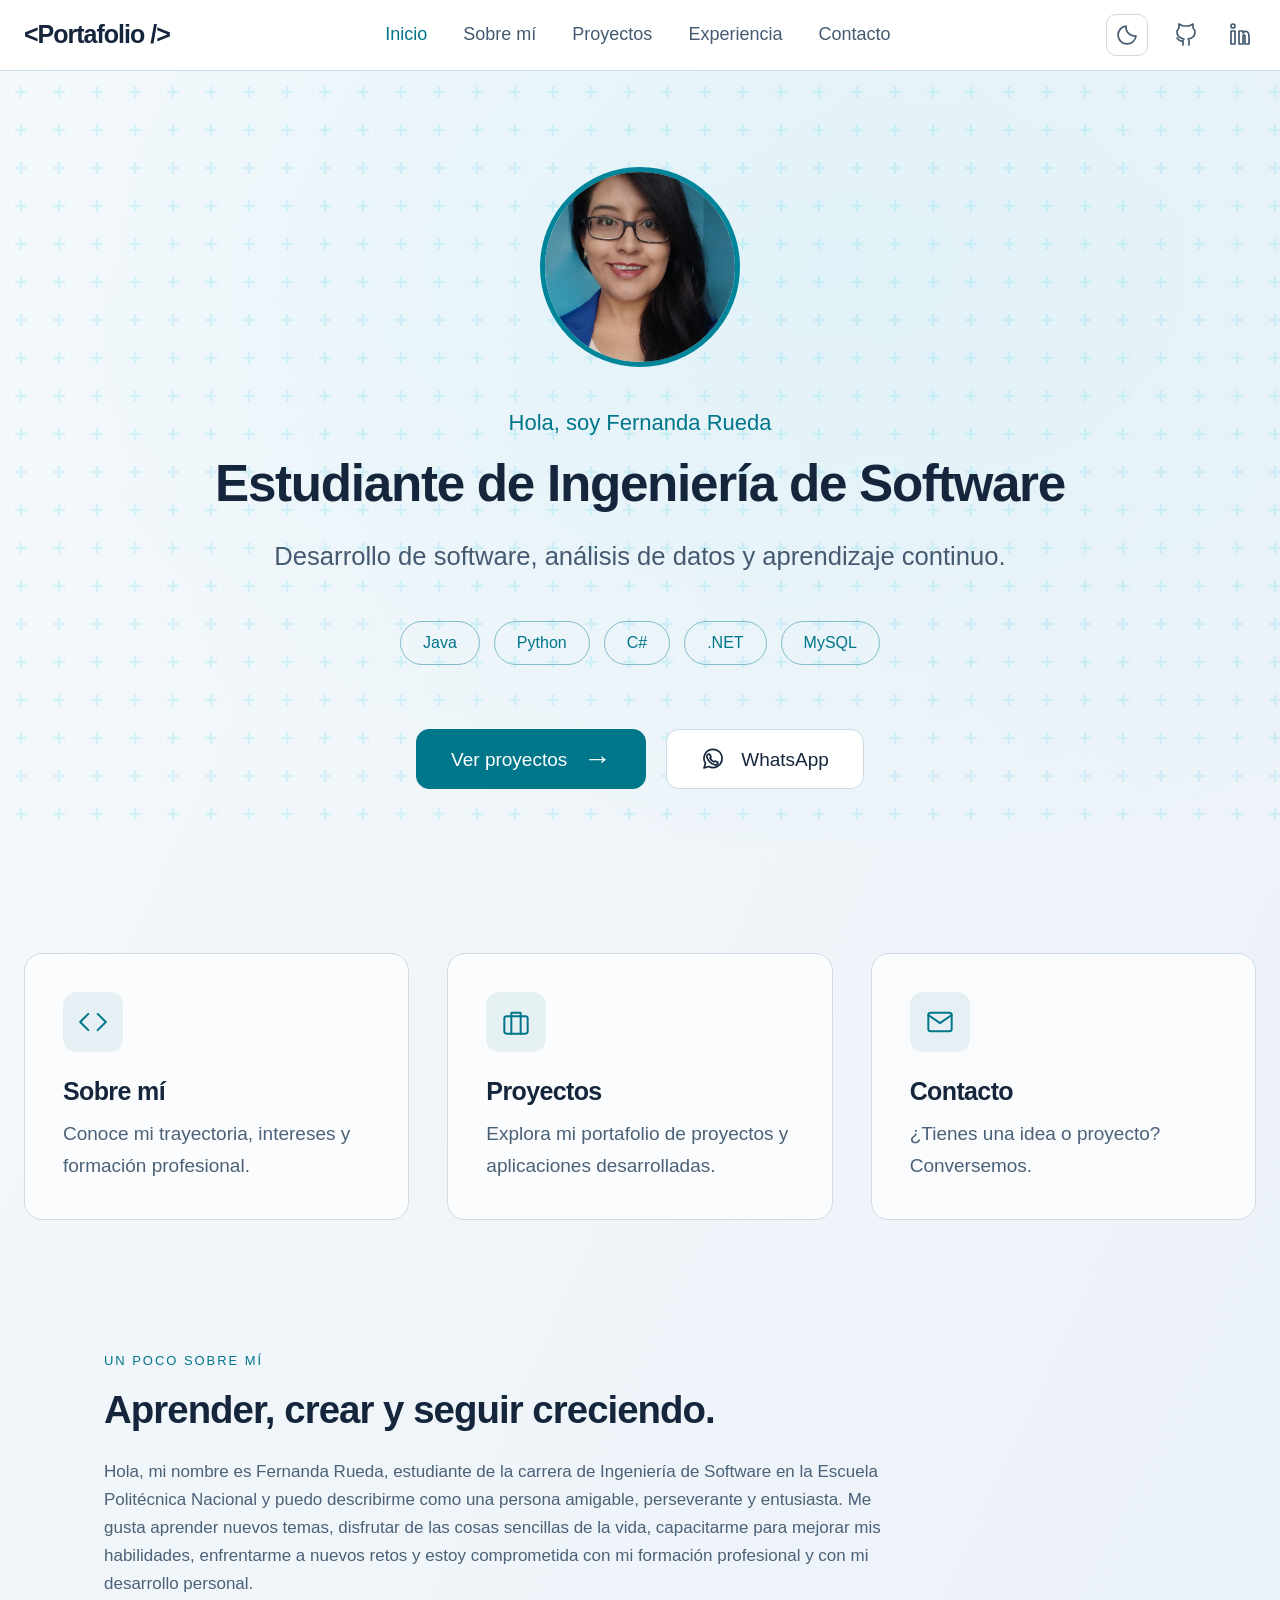
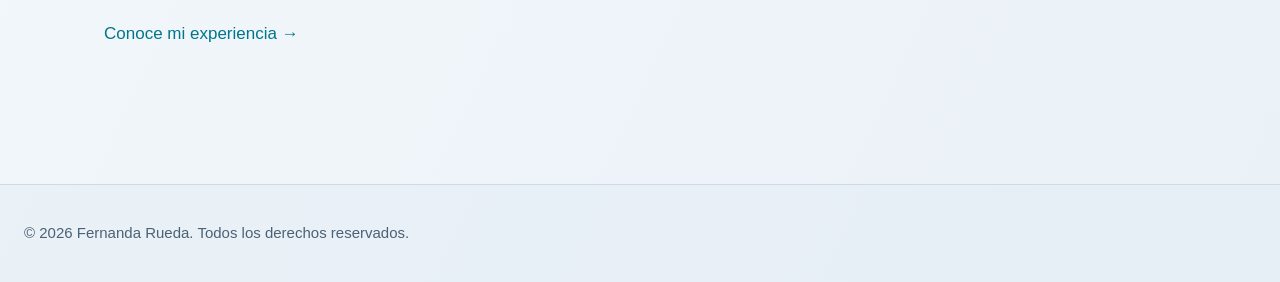
==== commit 7d98a75a: "Actualizar portafolio personal" ====
--- a/index.html
+++ b/index.html
@@ -10,7 +10,7 @@
 <body>
     <header><div class="header-inner"><a class="marca" href="index.html">&lt;Portafolio /&gt;</a><nav aria-label="Navegación principal"><a href="index.html" aria-current="page">Inicio</a><a href="index.html#sobre-mi">Sobre mí</a><a href="3_portafolio.html">Proyectos</a><a href="2_experienciaLaboral.html">Experiencia</a><a href="4_contactame.html">Contacto</a></nav><div class="header-social"><button class="tema-toggle" type="button" aria-label="Cambiar tema" aria-pressed="false" hidden><svg class="icono-sol" viewBox="0 0 24 24" fill="none" stroke="currentColor" stroke-width="1.7" stroke-linecap="round" aria-hidden="true"><circle cx="12" cy="12" r="4"/><path d="M12 2v2m0 16v2M2 12h2m16 0h2M5 5l1.5 1.5m11 11L19 19M5 19l1.5-1.5m11-11L19 5"/></svg><svg class="icono-luna" viewBox="0 0 24 24" fill="none" stroke="currentColor" stroke-width="1.7" stroke-linejoin="round" aria-hidden="true"><path d="M21 13A9 9 0 0 1 11 3a9 9 0 1 0 10 10Z"/></svg></button><a href="https://github.com/fernygeek" target="_blank" rel="noopener noreferrer" aria-label="GitHub de Fernanda"><svg viewBox="0 0 24 24" fill="none" stroke="currentColor" stroke-width="1.7" stroke-linecap="round" stroke-linejoin="round" aria-hidden="true"><path d="M9 22v-4c-4 1-5-2-6-3m12 7v-4c0-1-.3-2-1-2 5-.5 7-3 7-7 0-2-1-3-2-4V1l-4 2H9L5 1v4C4 6 3 7 3 9c0 4 2 6 7 7-1 0-1 1-1 2"/></svg></a><a href="https://www.linkedin.com/in/ruth-fernanda-rueda" target="_blank" rel="noopener noreferrer" aria-label="LinkedIn de Fernanda"><svg viewBox="0 0 24 24" fill="none" stroke="currentColor" stroke-width="1.7" stroke-linecap="round" stroke-linejoin="round" aria-hidden="true"><rect x="3" y="8" width="4" height="13"/><circle cx="5" cy="3" r="2"/><path d="M11 21V8h4v2c2-3 6-2 6 3v8h-4v-7c0-3-2-3-2 0v7z"/></svg></a></div></div></header>
 
-    <main><section class="hero" aria-labelledby="presentacion"><div class="hero-inner"><img class="retrato" src="img/fotoPerfil.jpg" alt="Fernanda Rueda" width="200" height="200"><p class="saludo">Hola, soy Fernanda Rueda</p><h1 id="presentacion">Estudiante de Ingeniería de Software</h1><p class="hero-descripcion">Desarrollo de software, análisis de datos y aprendizaje continuo.</p><ul class="tecnologias" aria-label="Tecnologías de mis proyectos"><li>Java</li><li>Python</li><li>C#</li><li>.NET</li><li>MySQL</li></ul><div class="hero-acciones"><a class="boton primario" href="3_portafolio.html">Ver proyectos <span aria-hidden="true">→</span></a><a class="boton secundario" href="4_contactame.html"><svg viewBox="0 0 24 24" fill="none" stroke="currentColor" stroke-width="1.7" stroke-linecap="round" stroke-linejoin="round" aria-hidden="true"><rect x="2" y="4" width="20" height="16" rx="2"/><path d="m2 6 10 7L22 6"/></svg>Contactar</a></div></div></section><section class="tarjetas" aria-label="Explora mi portafolio"><a class="tarjeta" href="#sobre-mi"><span class="tarjeta-icono"><svg viewBox="0 0 24 24" fill="none" stroke="currentColor" stroke-width="1.7" stroke-linecap="round" stroke-linejoin="round" aria-hidden="true"><path d="m8 5-7 7 7 7m8-14 7 7-7 7"/></svg></span><h2>Sobre mí</h2><p>Conoce mi trayectoria, intereses y formación profesional.</p></a>
+    <main><section class="hero" aria-labelledby="presentacion"><div class="hero-inner"><img class="retrato" src="img/fotoPerfil.jpg" alt="Fernanda Rueda" width="200" height="200"><p class="saludo">Hola, soy Fernanda Rueda</p><h1 id="presentacion">Estudiante de Ingeniería de Software</h1><p class="hero-descripcion">Desarrollo de software, análisis de datos y aprendizaje continuo.</p><ul class="tecnologias" aria-label="Tecnologías de mis proyectos"><li>Java</li><li>Python</li><li>C#</li><li>.NET</li><li>MySQL</li></ul><div class="hero-acciones"><a class="boton primario" href="3_portafolio.html">Ver proyectos <span aria-hidden="true">→</span></a><a class="boton secundario" href="https://wa.me/593999999999" target="_blank" rel="noopener noreferrer"><svg viewBox="0 0 24 24" fill="none" stroke="currentColor" stroke-width="1.7" stroke-linecap="round" stroke-linejoin="round" aria-hidden="true"><path d="M21 11.5a9 9 0 0 1-13.3 8L3 21l1.5-4.7A9 9 0 1 1 21 11.5Z"/><path d="m8.5 7 1.5 3-1 1c1 2 2 3 4 4l1-1 3 1.5c0 2-2 3-4 2-3-1-6-4-7-7-.5-1.5 0-3 2-3.5Z"/></svg>WhatsApp</a></div></div></section><section class="tarjetas" aria-label="Explora mi portafolio"><a class="tarjeta" href="#sobre-mi"><span class="tarjeta-icono"><svg viewBox="0 0 24 24" fill="none" stroke="currentColor" stroke-width="1.7" stroke-linecap="round" stroke-linejoin="round" aria-hidden="true"><path d="m8 5-7 7 7 7m8-14 7 7-7 7"/></svg></span><h2>Sobre mí</h2><p>Conoce mi trayectoria, intereses y formación profesional.</p></a>
 <a class="tarjeta" href="3_portafolio.html"><span class="tarjeta-icono"><svg viewBox="0 0 24 24" fill="none" stroke="currentColor" stroke-width="1.7" stroke-linecap="round" stroke-linejoin="round" aria-hidden="true"><rect x="2" y="7" width="20" height="15" rx="2"/><path d="M8 22V4h8v18"/></svg></span><h2>Proyectos</h2><p>Explora mi portafolio de proyectos y aplicaciones desarrolladas.</p></a>
 <a class="tarjeta" href="4_contactame.html"><span class="tarjeta-icono"><svg viewBox="0 0 24 24" fill="none" stroke="currentColor" stroke-width="1.7" stroke-linecap="round" stroke-linejoin="round" aria-hidden="true"><rect x="2" y="4" width="20" height="16" rx="2"/><path d="m2 6 10 7L22 6"/></svg></span><h2>Contacto</h2><p>¿Tienes una idea o proyecto? Conversemos.</p></a></section><section id="sobre-mi" class="sobre-mi"><p class="etiqueta">UN POCO SOBRE MÍ</p><h2>Aprender, crear y seguir creciendo.</h2><p>Hola, mi nombre es Fernanda Rueda, estudiante de la carrera de Ingeniería de Software en
                     la Escuela Politécnica Nacional y puedo describirme como una persona amigable,
--- a/estilos.css
+++ b/estilos.css
@@ -371,3 +371,20 @@
     .contacto-opciones { gap: 18px; }
     .contacto-form-panel h2 { font-size: 26px; }
 }
+
+/* Al expandir una tarjeta, mostrar una sola descripcion completa. */
+.proyecto-cuerpo:has(> .proyecto-detalles[open]) > .proyecto-resumen {
+    display: none;
+}
+.proyecto-detalles[open] > p {
+    display: block;
+    overflow: visible;
+    max-height: none;
+    -webkit-line-clamp: unset;
+    white-space: normal;
+    overflow-wrap: anywhere;
+}
+.proyecto-detalles .detalle-cerrar { display: none; }
+.proyecto-detalles[open] .detalle-abrir { display: none; }
+.proyecto-detalles[open] .detalle-cerrar { display: inline; }
+.contacto-whatsapp-card .whatsapp-icono { margin-bottom: 22px; }
